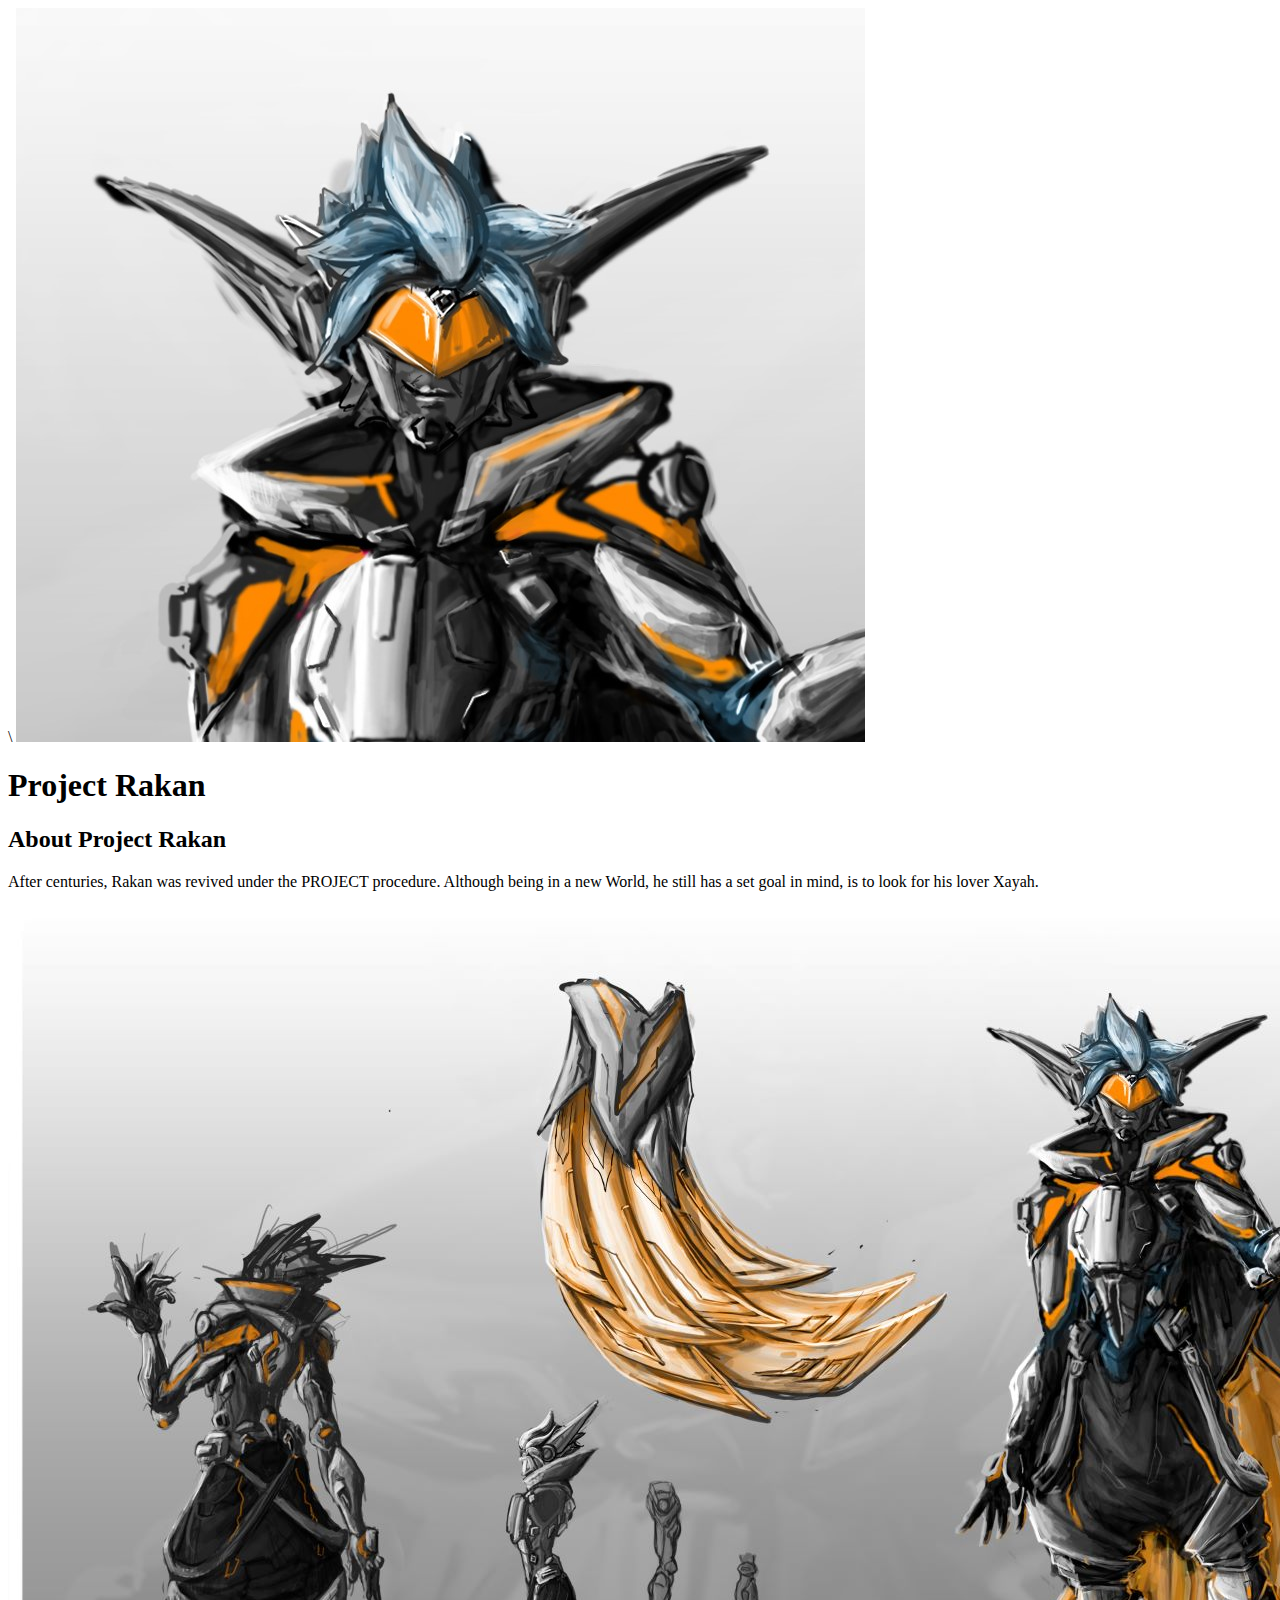
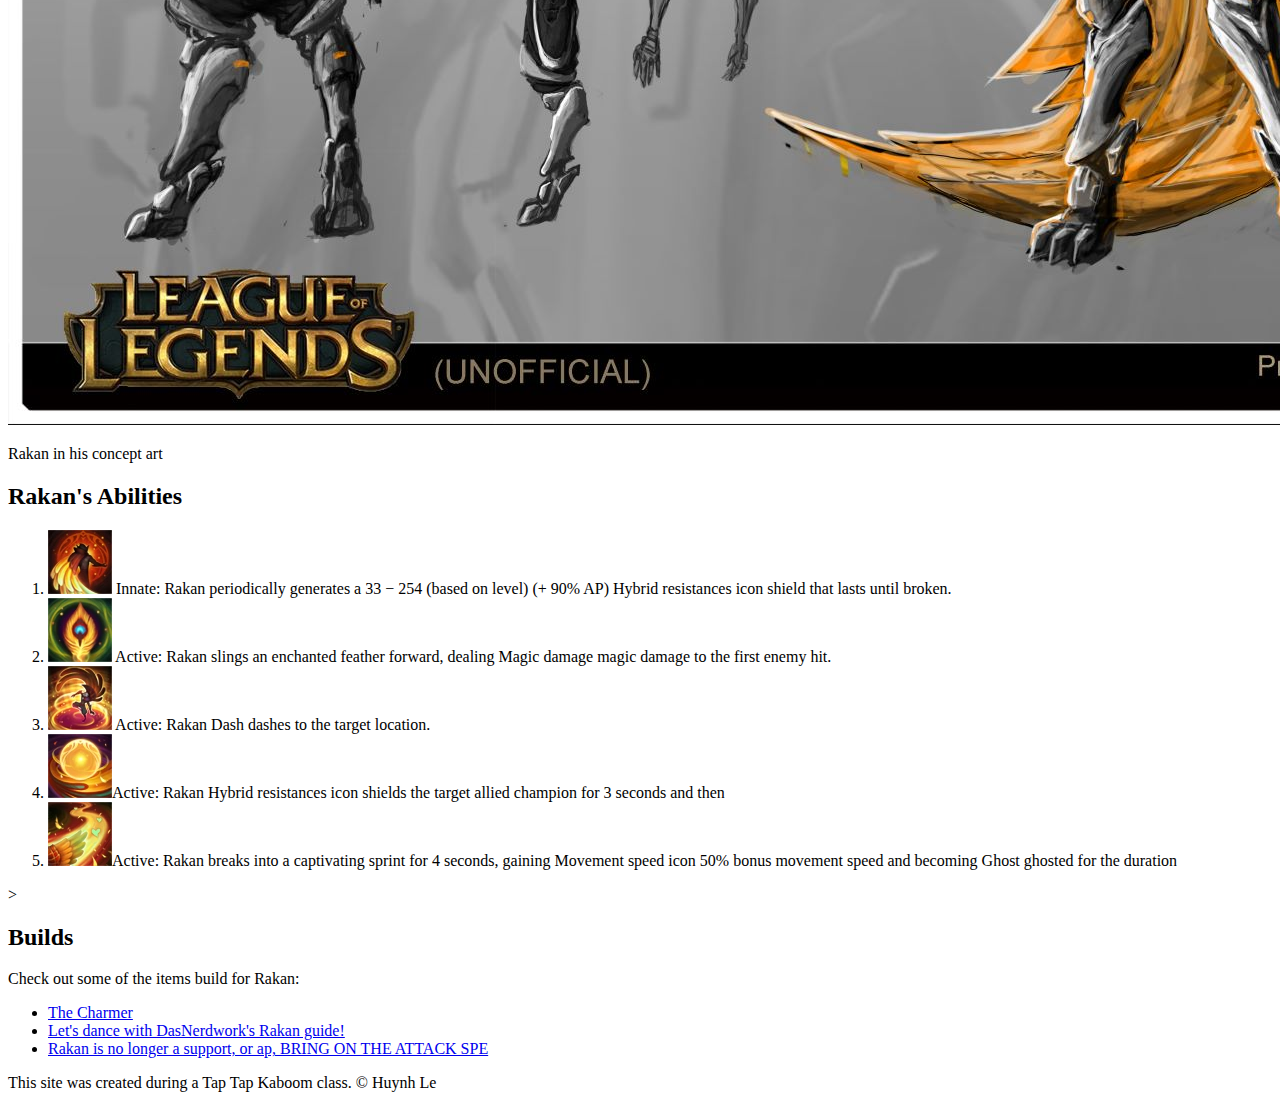
==== index.html @ edd995f1 "Create website" ====
<!DOCTYPE html>
<html>
<head>
	<title>Project Rakan</title>
	<link rel="icon" href="Project-Rakan.jpg">
</head>
<body>
	<!-- header element -->
	<header>\
		<img src="Project-Rakan.jpg">
		<h1>Project Rakan</h1>
	</header>

	<!-- body element -->
	<main>
		<h2> About Project Rakan</h2>
		<p>After centuries, Rakan was revived under the PROJECT procedure. Although being in a new World, he still has a set goal in mind, is to look for his lover Xayah.</p>
		<img src="Rakan-big(1).jpg">
		<p>Rakan in his concept art</p>

		<!-- Abilities -->
		<h2>Rakan's Abilities</h2>
		<ol>
			<li> <img src="Fey_Feathers.jpg"> Innate: Rakan periodically generates a 33 − 254 (based on level) (+ 90% AP) Hybrid resistances icon shield that lasts until broken.</li>
			<li> <img src="Gleaming_Quill.jpeg"> Active: Rakan slings an enchanted feather forward, dealing Magic damage magic damage to the first enemy hit.</li>
			<li> <img src="Grand_Entrance.jpeg"> Active: Rakan Dash dashes to the target location.</li>
			<li> <img src="Battle_Dance.jpeg" >Active: Rakan Hybrid resistances icon shields the target allied champion for 3 seconds and then </li>
			<li> <img src="The_Quickness.jpeg">Active: Rakan breaks into a captivating sprint for 4 seconds, gaining Movement speed icon 50% bonus movement speed and becoming Ghost ghosted for the duration</li>
		</ol>>

		<!-- Builds -->
		<h2>Builds</h2>
		<p>Check out some of the items build for Rakan:</p>
		<ul>
			<li><a target="_blank" href="https://www.mobafire.com/league-of-legends/build/110-14-542074"> The Charmer </a></li>
			<li><a target="_blank" href="https://www.mobafire.com/league-of-legends/build/10-14-lets-dance-with-dasnerdworks-rakan-guide-504074">Let's dance with DasNerdwork's Rakan guide! </a></li>
			<li><a target="_blank" href="https://www.mobafire.com/league-of-legends/build/rakan-is-no-longer-a-support-or-ap-bring-on-the-attack-spe-571367">Rakan is no longer a support, or ap, BRING ON THE ATTACK SPE </a></li>

		</ul>

	</main>

<!-- Footer Element -->
<footer>
	<p>This site was created during a Tap Tap Kaboom class. &copy; Huynh Le</p>
</footer>

</body>
</html>
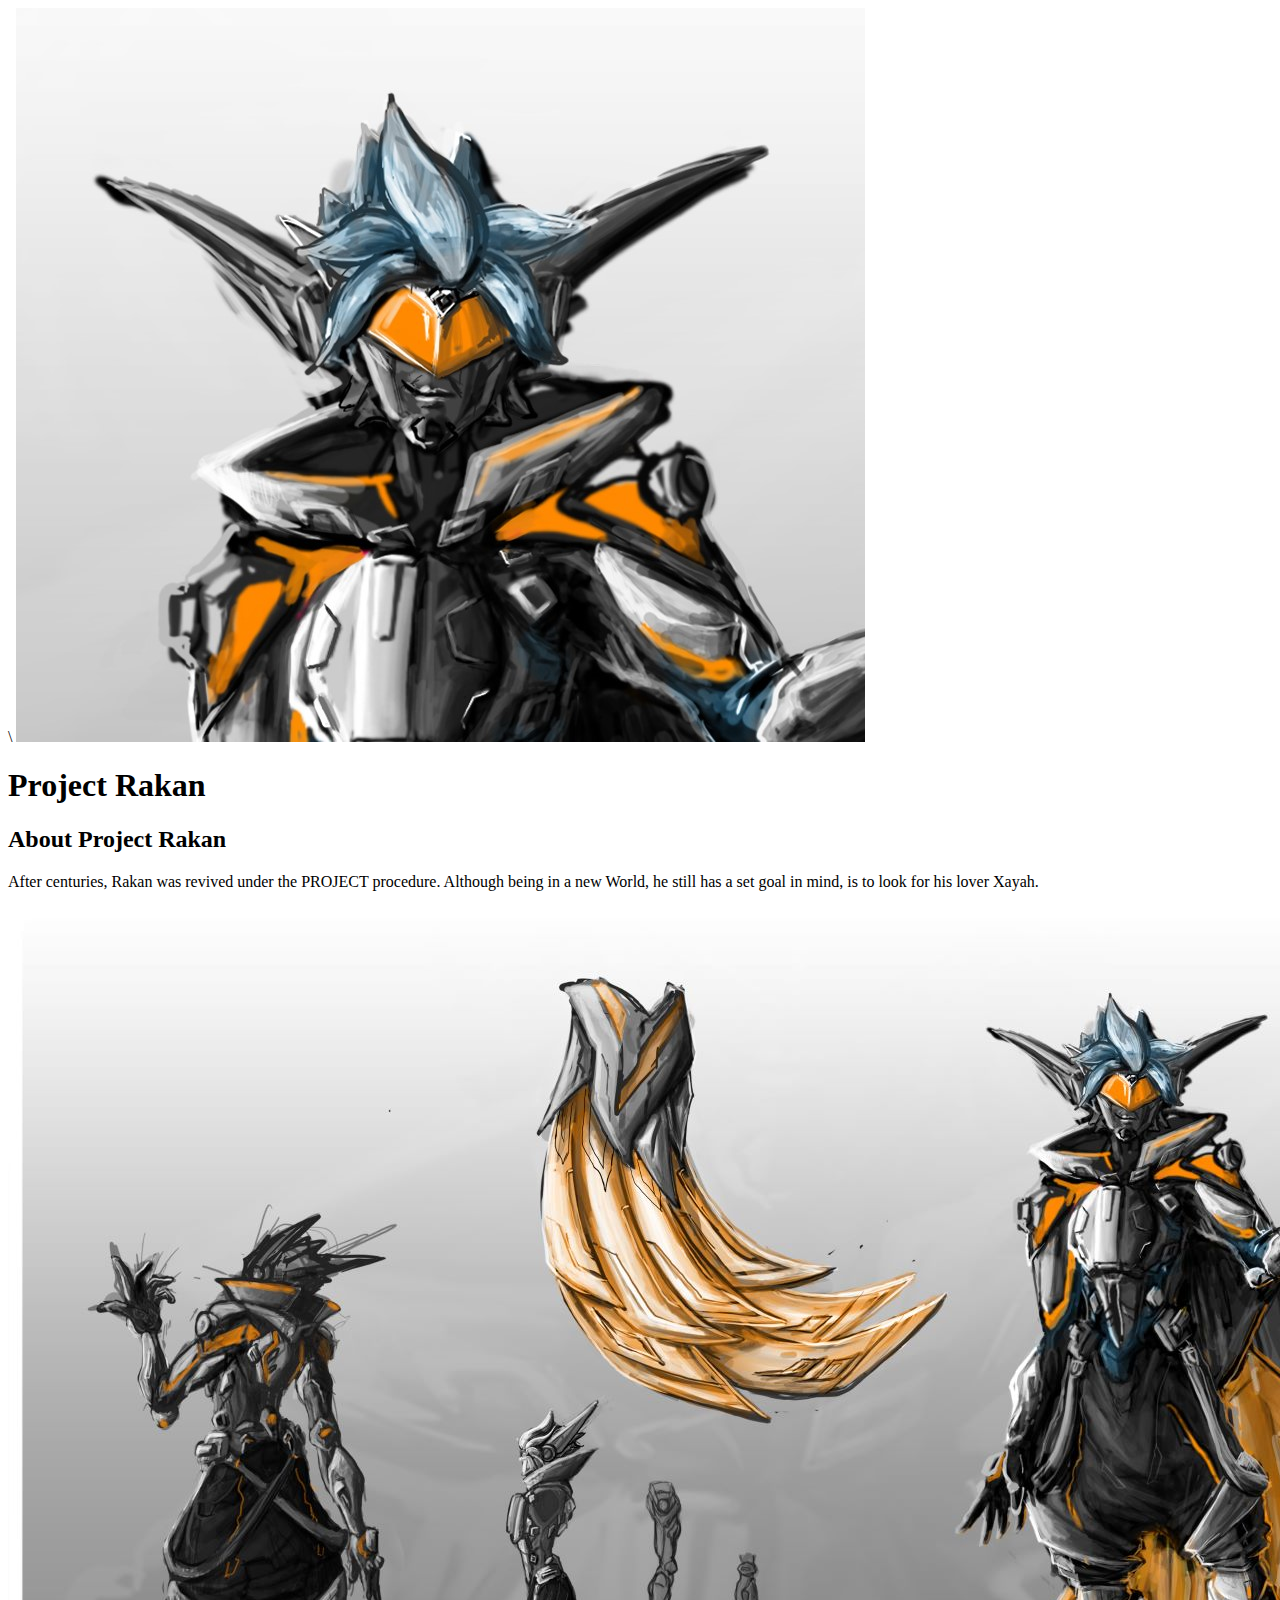
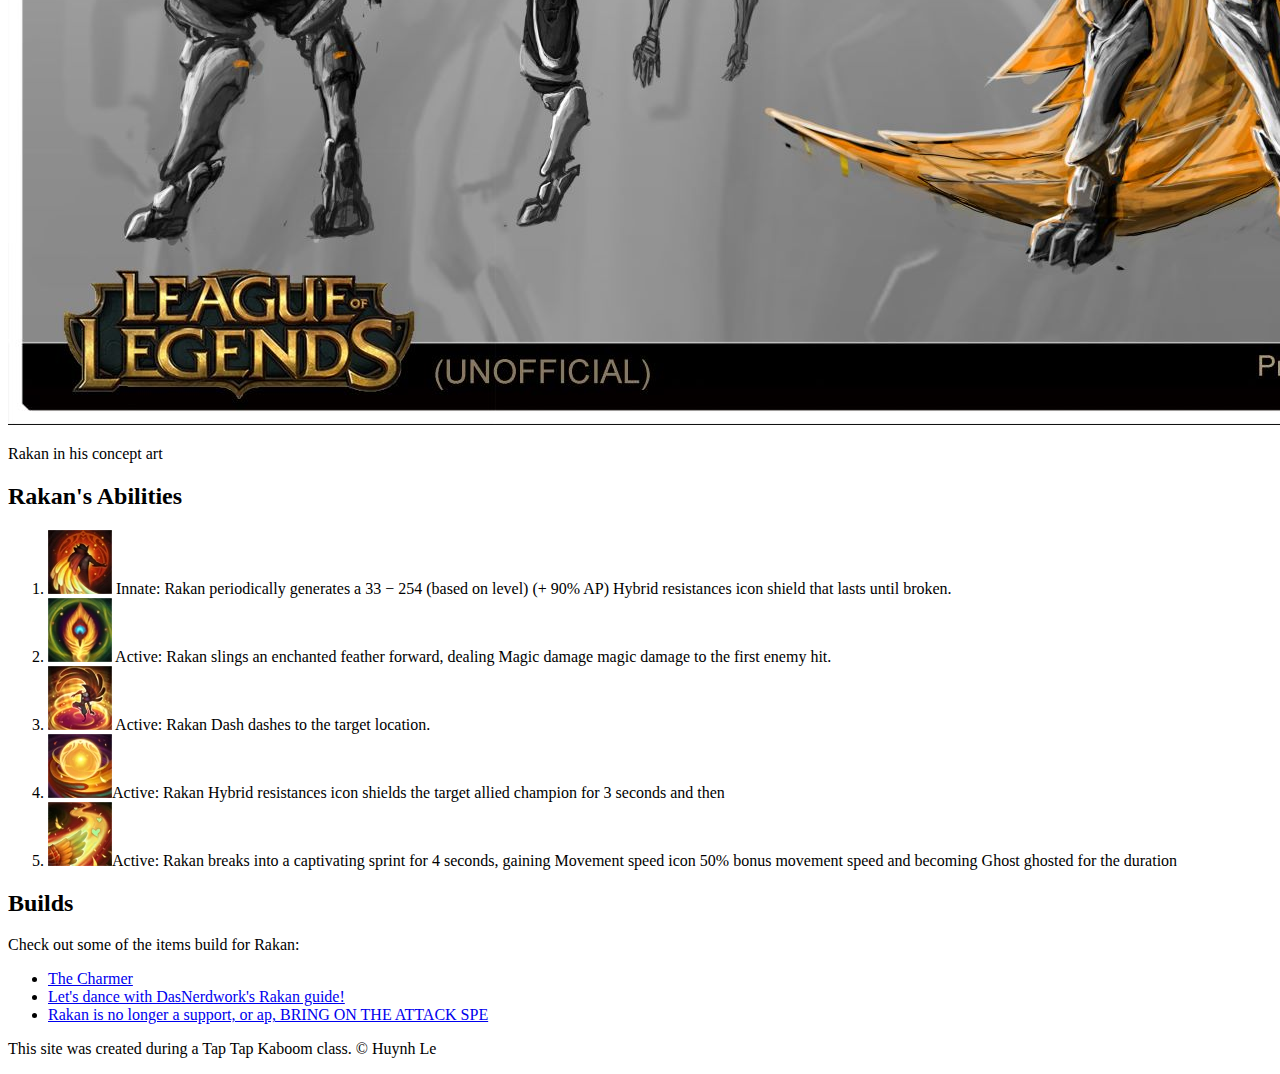
==== commit 3847814b: "Update index.html" ====
--- a/index.html
+++ b/index.html
@@ -26,7 +26,7 @@
 			<li> <img src="Grand_Entrance.jpeg"> Active: Rakan Dash dashes to the target location.</li>
 			<li> <img src="Battle_Dance.jpeg" >Active: Rakan Hybrid resistances icon shields the target allied champion for 3 seconds and then </li>
 			<li> <img src="The_Quickness.jpeg">Active: Rakan breaks into a captivating sprint for 4 seconds, gaining Movement speed icon 50% bonus movement speed and becoming Ghost ghosted for the duration</li>
-		</ol>>
+		</ol>
 
 		<!-- Builds -->
 		<h2>Builds</h2>
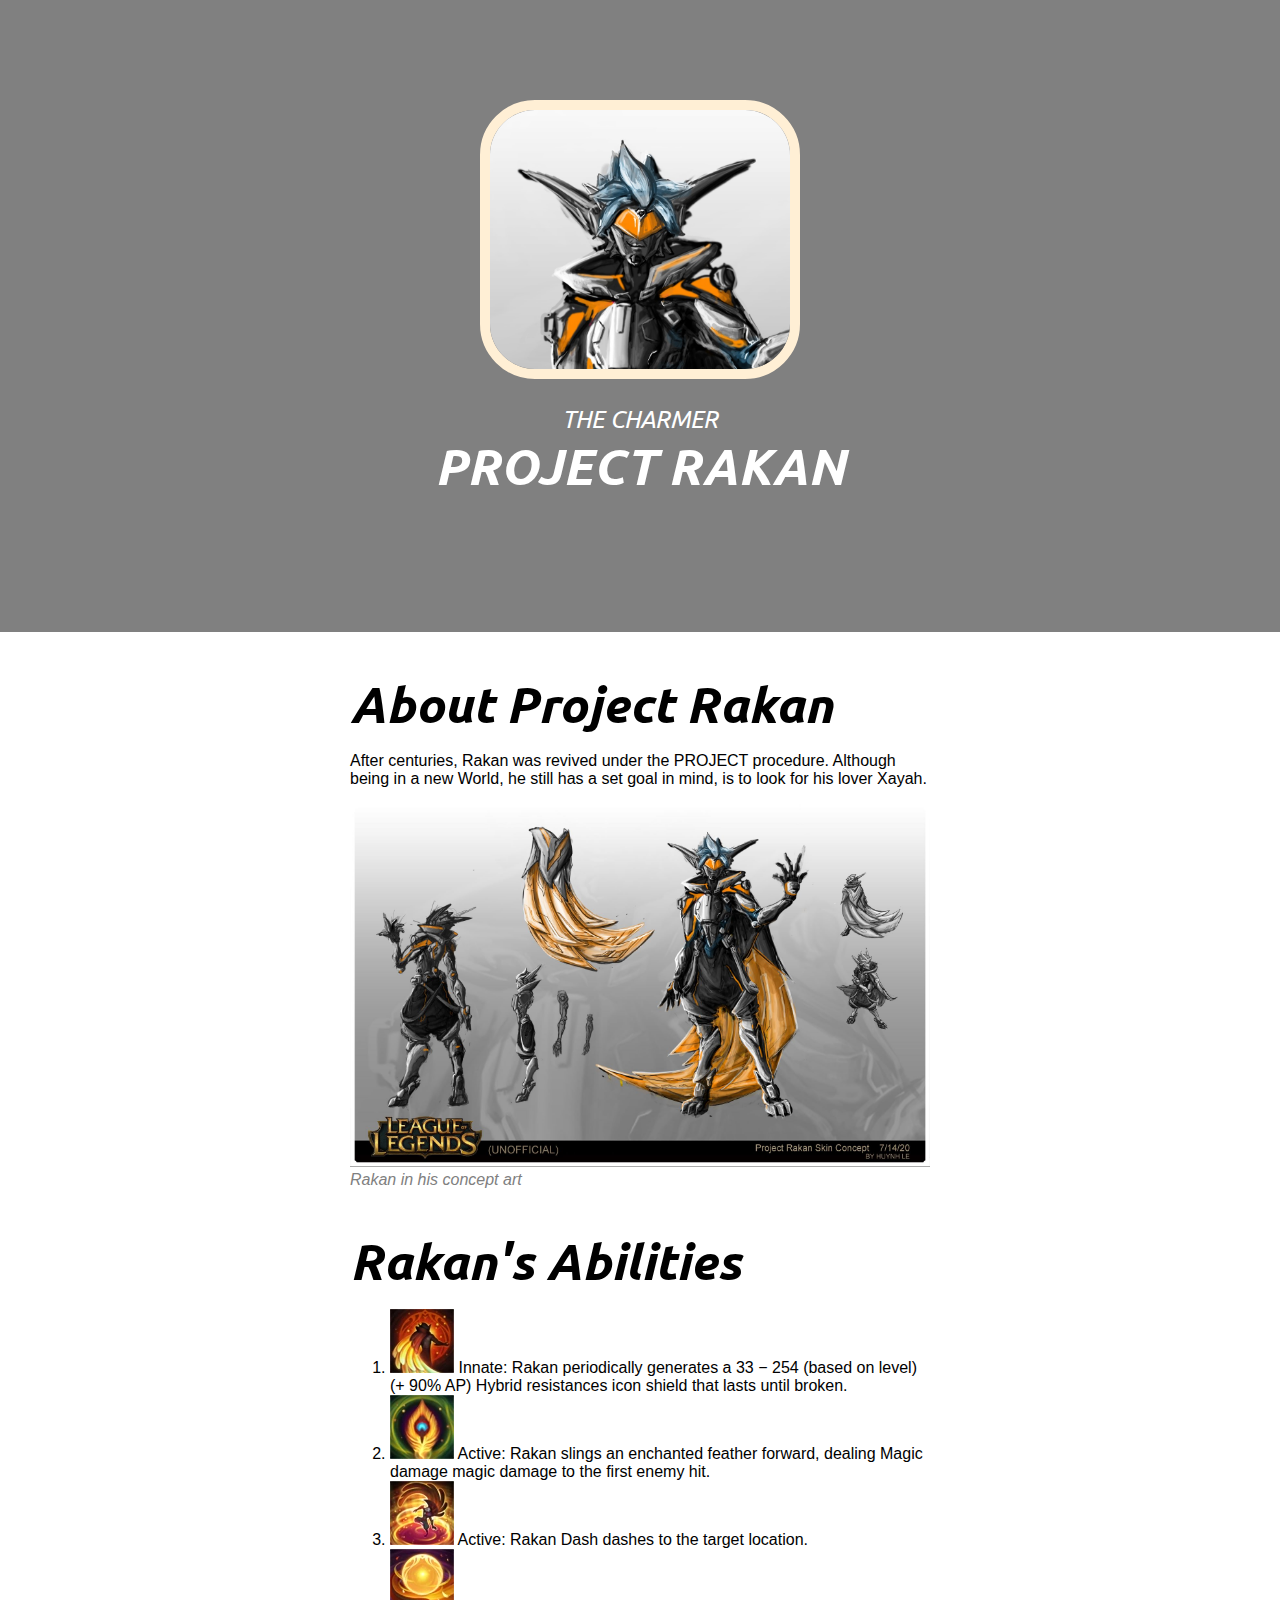
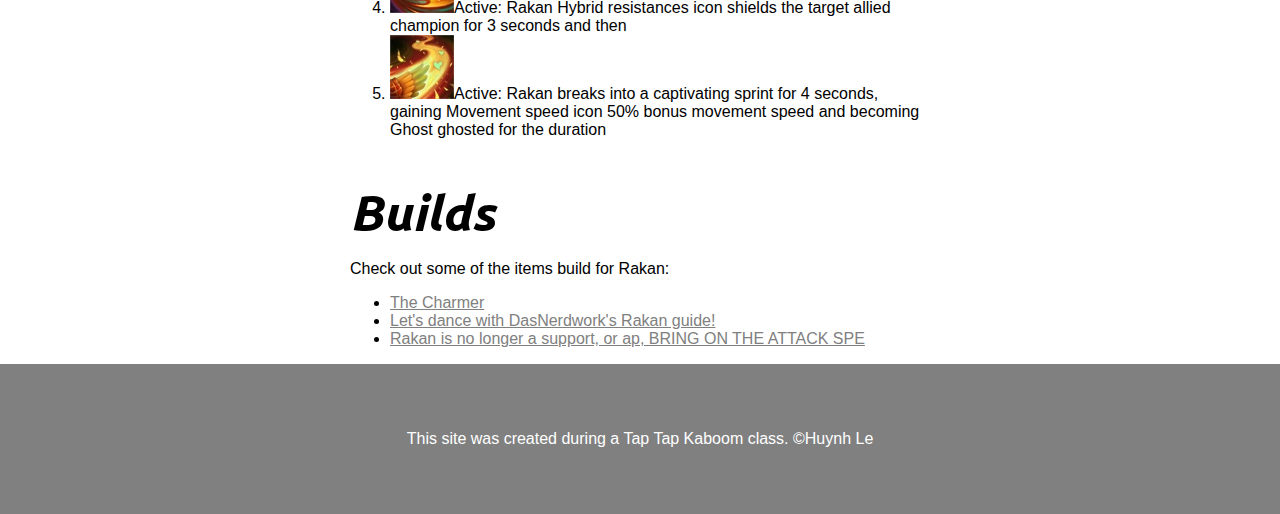
==== commit 34c4e241: "wrote css and changed html" ====
--- a/index.html
+++ b/index.html
@@ -3,12 +3,16 @@
 <head>
 	<title>Project Rakan</title>
 	<link rel="icon" href="Project-Rakan.jpg">
+	<link href="https://fonts.googleapis.com/css2?family=Ubuntu:ital,wght@0,300;0,700;1,400&display=swap" rel="stylesheet">
+	<link rel="stylesheet" type="text/css" href="hero.css">
 </head>
 <body>
 	<!-- header element -->
-	<header>\
+	<header>
 		<img src="Project-Rakan.jpg">
-		<h1>Project Rakan</h1>
+		<h2 style="color: white; margin-bottom: 0px; font-weight: lighter;"> <i>THE CHARMER</i>
+			 </h2>
+		<h1 style="margin-top: 0px"> <i><b>PROJECT RAKAN</b></i></h1>
 	</header>
 
 	<!-- body element -->
@@ -16,7 +20,7 @@
 		<h2> About Project Rakan</h2>
 		<p>After centuries, Rakan was revived under the PROJECT procedure. Although being in a new World, he still has a set goal in mind, is to look for his lover Xayah.</p>
 		<img src="Rakan-big(1).jpg">
-		<p>Rakan in his concept art</p>
+		<p class="caption">Rakan in his concept art</p>
 
 		<!-- Abilities -->
 		<h2>Rakan's Abilities</h2>
@@ -42,7 +46,7 @@
 
 <!-- Footer Element -->
 <footer>
-	<p>This site was created during a Tap Tap Kaboom class. &copy; Huynh Le</p>
+	<p>This site was created during a Tap Tap Kaboom class. &copy;Huynh Le</p>
 </footer>
 
 </body>
--- a/hero.css
+++ b/hero.css
@@ -0,0 +1,70 @@
+body{
+	margin: 0px;
+	font-family: Helvetica, Arial, sans-serif;
+	
+}
+
+
+
+/*header css*/
+header{
+	background-color: gray;
+	text-align: center;
+	padding-top: 100px;
+	padding-bottom: 100px;
+}
+
+h1, h2{
+	font-family: 'Ubuntu', sans-serif;
+}
+
+header h1{
+	color: white;
+	font-size: 50px;
+}
+
+header img{
+	border-radius: 55px;
+    width: 300px;
+    border: 10px solid papayawhip;
+}
+
+
+
+/*main body css*/
+main{
+	max-width: 100%;
+	margin: 0px auto;
+	padding: 0 350px;
+}
+
+main img{
+	align-content: center;
+	max-width: 100%;
+}
+main h2{
+	margin-bottom: 0px;
+	font-size: 50px;
+	font-style: italic;
+}
+
+a{
+	color: gray;
+}
+a:hover{
+	color: black;
+}
+
+
+footer{
+	background-color: gray;
+	text-align: center;
+	color: white;
+	padding: 50px;
+}
+
+p.caption{
+	color: gray; 
+	margin: 0px;
+	font-style: italic;
+}